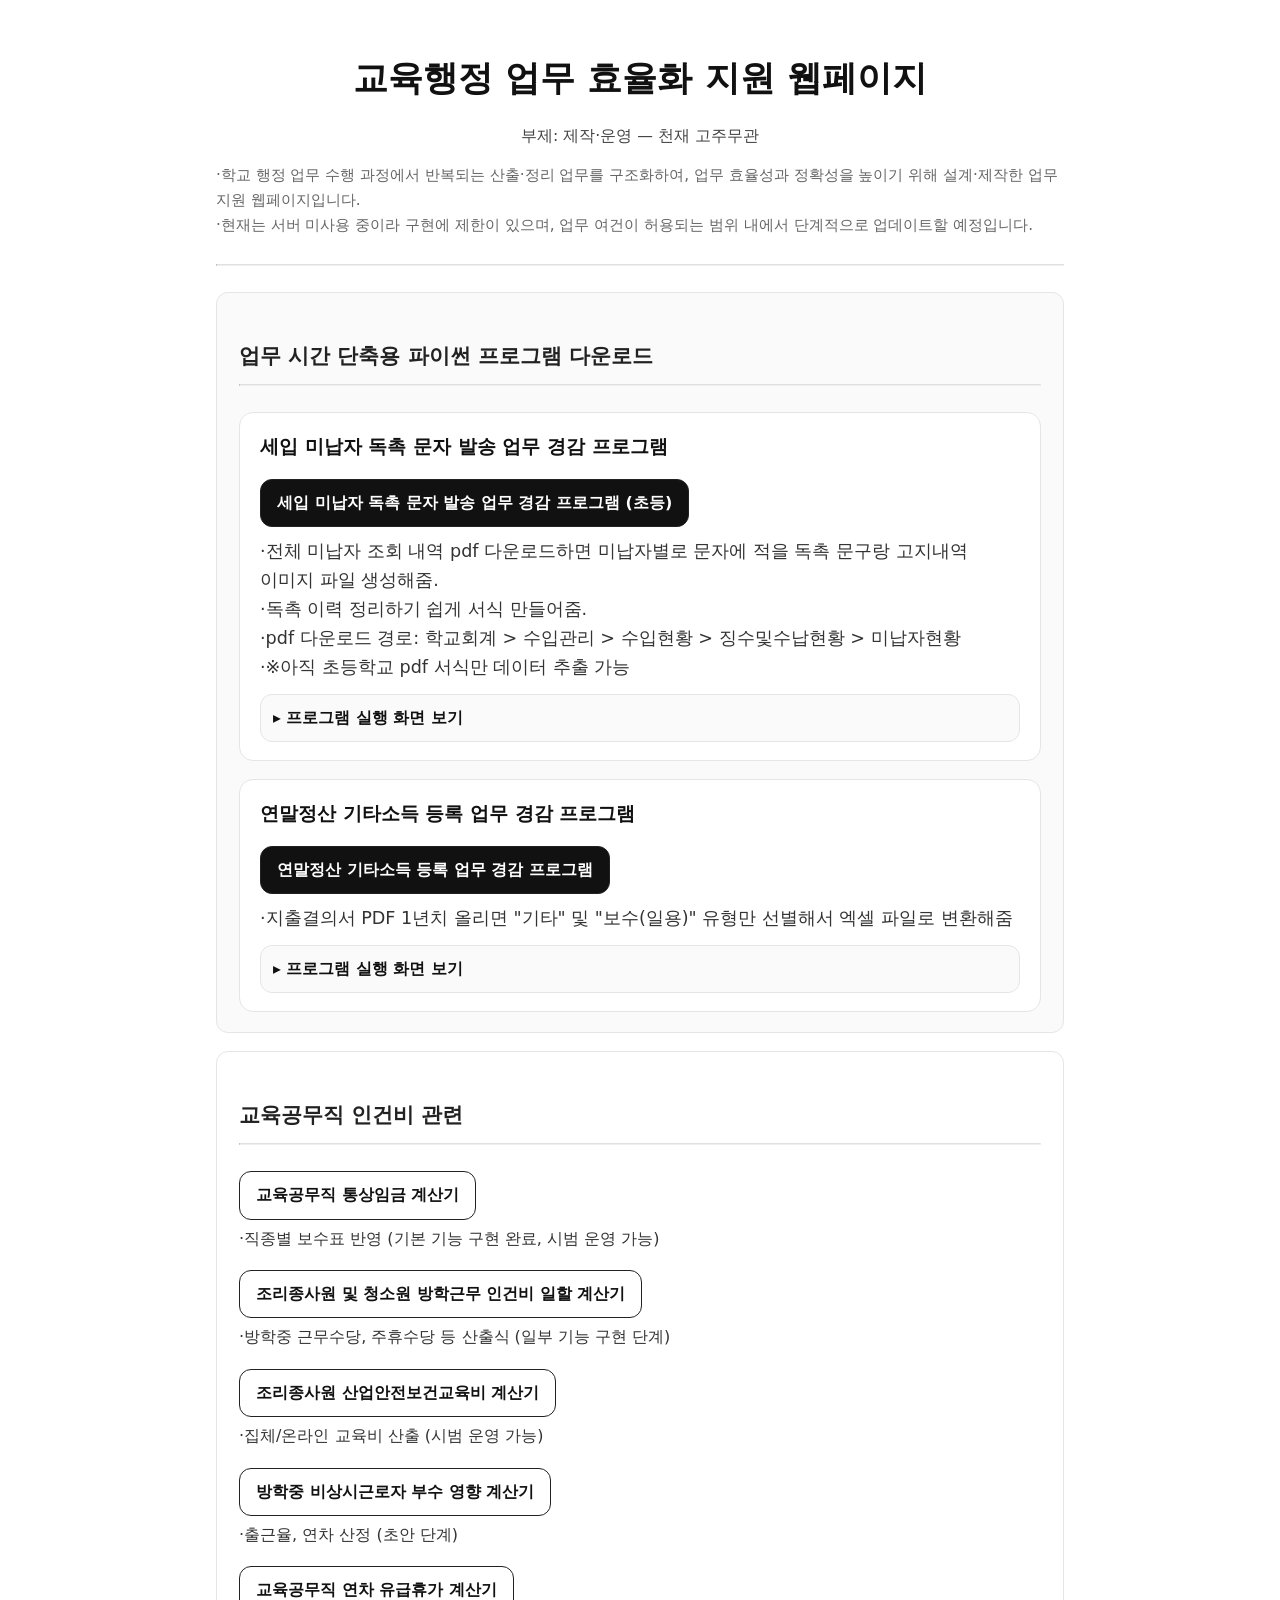
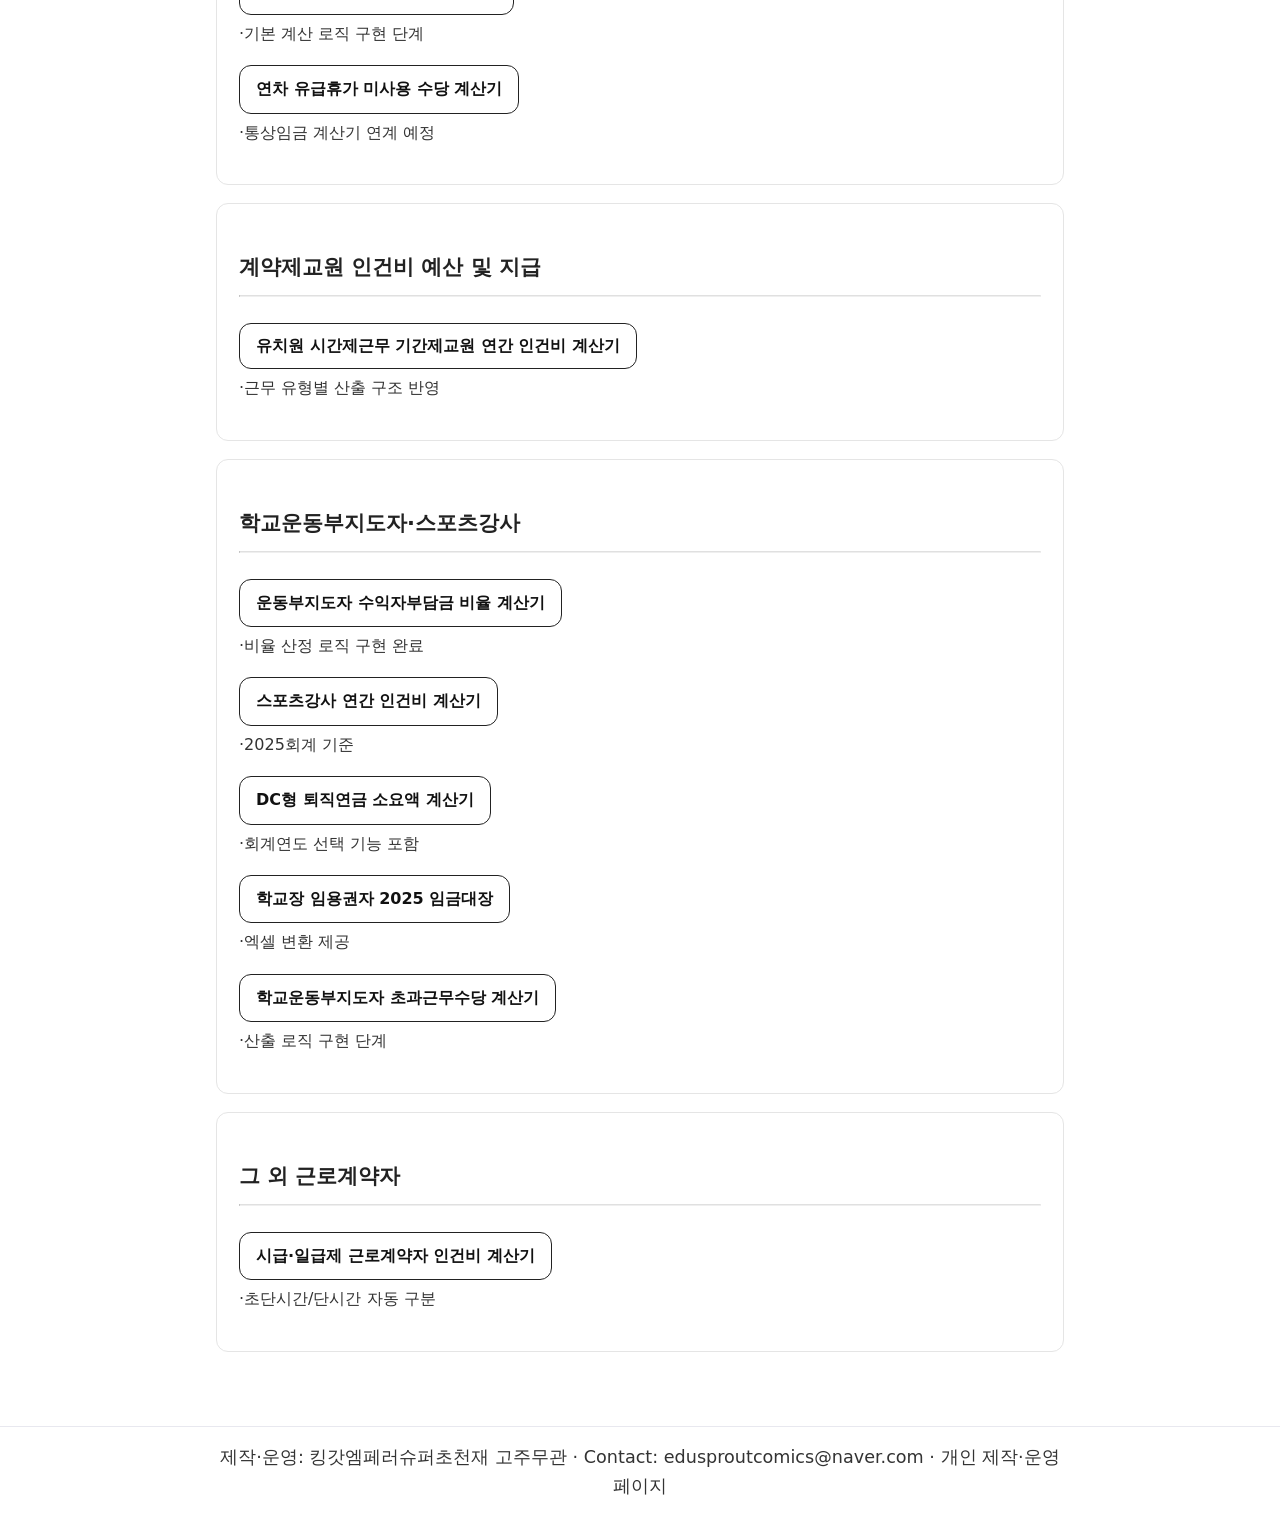
==== index.html @ 9e647b63 "Add files via upload" ====
<!doctype html>
<html lang="ko">
<head>
  <meta charset="utf-8" />
  <meta name="viewport" content="width=device-width, initial-scale=1" />
  <meta name="color-scheme" content="light" />
  <title>교육행정 업무 효율화 지원 웹페이지</title>

  <link rel="icon" href="/static/favicon.ico" />
  <link rel="stylesheet" href="/static/style.css" />
</head>

<body>
<main class="container">

  <h1>교육행정 업무 효율화 지원 웹페이지</h1>
  <p class="subtitle">부제: 제작·운영 — 천재 고주무관</p>

  <p class="muted">
    ·학교 행정 업무 수행 과정에서 반복되는 산출·정리 업무를 구조화하여, 업무 효율성과 정확성을 높이기 위해 설계·제작한 업무 지원 웹페이지입니다.<br/>
    ·현재는 서버 미사용 중이라 구현에 제한이 있으며, 업무 여건이 허용되는 범위 내에서 단계적으로 업데이트할 예정입니다.<br/>
  </p>

  <hr/>

  <!-- ========================= 다운로드 섹션 ========================= -->
  <section class="section dl-section">
    <h2 class="local-h2">업무 시간 단축용 파이썬 프로그램 다운로드</h2>
    <hr/>

    <div class="tool-grid">

      <!-- 카드 1 : 미납자 자동 생성 -->
      <article class="tool-card">
        <header class="tool-head">
          <h3 class="tool-title">
            세입 미납자 독촉 문자 발송 업무 경감 프로그램
          </h3>
        </header>

        <a class="btn primary tool-btn" id="downloadUnpaid" href="#" download>
          세입 미납자 독촉 문자 발송 업무 경감 프로그램 (초등)
        </a>

        <div class="tool-body">
          <ul class="tool-list">
            ·전체 미납자 조회 내역 pdf 다운로드하면 미납자별로 문자에 적을 독촉 문구랑 고지내역 이미지 파일 생성해줌.<br/>
            ·독촉 이력 정리하기 쉽게 서식 만들어줌.<br/>
            ·pdf 다운로드 경로: 학교회계 > 수입관리 > 수입현황 > 징수및수납현황 > 미납자현황<br/>
            ·※아직 초등학교 pdf 서식만 데이터 추출 가능 <br/>
          </ul>

          <!-- 실행 화면 접기/펼치기 -->
          <details class="shot-details">
            <summary class="shot-summary">프로그램 실행 화면 보기</summary>
            <figure class="tool-shot">
              <img
                src="/static/program_unpaid_tool_02.jpg"
                alt="미납자 현황 PDF → 미납자 명단 및 고지서 자동 생성 프로그램 실행 화면"
                class="tool-thumb"
                loading="lazy"
              /> <br/>
              <img
                src="/static/program_unpaid_tool_03.jpg"
                alt="엑셀 문구 생성 화면"
                class="tool-thumb"
                loading="lazy"
              /> <br/>
              <img
                src="/static/program_unpaid_tool_04.jpg"
                alt="미납 고지서 png 생성 화면"
                class="tool-thumb"
                loading="lazy"
              /> <br/>
            </figure>
          </details>
        </div>
      </article>

      <!-- 카드 2 : 기타소득 PDF → 엑셀 -->
      <article class="tool-card">
        <header class="tool-head">
          <h3 class="tool-title">
            연말정산 기타소득 등록 업무 경감 프로그램
          </h3>
        </header>

        <a class="btn primary tool-btn" id="downloadExpense" href="#" download>
          연말정산 기타소득 등록 업무 경감 프로그램
        </a>

        <div class="tool-body">
          <ul class="tool-list">
            ·지출결의서 PDF 1년치 올리면 "기타" 및 "보수(일용)" 유형만 선별해서 엑셀 파일로 변환해줌<br/>
          </ul>

          <!-- 실행 화면 접기/펼치기 -->
          <details class="shot-details">
            <summary class="shot-summary">프로그램 실행 화면 보기</summary>
            <figure class="tool-shot">
              <img
                src="/static/program_pdf_to_excel_01.jpg"
                alt="지출결의서 PDF → 엑셀 변환 프로그램 실행 화면"
                class="tool-thumb"
                loading="lazy"
              />
            </figure>
          </details>
        </div>
      </article>

    </div>

    <script>
      const UNPAID_URL =
        "https://github.com/comicshaey/filedownloadhaey/releases/download/pdf-to-png/unpaid_tool.exe";

      const EXPENSE_URL =
        "https://github.com/comicshaey/filedownloadhaey/releases/download/pdf-to-excel/expense_pdf_to_excel_data_v260117.exe.exe";

      window.addEventListener("DOMContentLoaded", () => {
        const unpaid = document.getElementById("downloadUnpaid");
        const expense = document.getElementById("downloadExpense");

        if (unpaid) unpaid.href = UNPAID_URL;
        if (expense) expense.href = EXPENSE_URL;
      });
    </script>
  </section>

  <!-- ========================= 본문 섹션들 ========================= -->

  <section class="section">
    <h2 class="local-h2">교육공무직 인건비 관련</h2>
    <hr/>

    <div>
      <a class="btn" href="/ordinary-wage/">교육공무직 통상임금 계산기</a>
      <div class="btn-desc">·직종별 보수표 반영 (기본 기능 구현 완료, 시범 운영 가능)</div>
    </div>

    <div>
      <a class="btn" href="/vacation-weekly-holiday-wage/">조리종사원 및 청소원 방학근무 인건비 일할 계산기</a>
      <div class="btn-desc">·방학중 근무수당, 주휴수당 등 산출식 (일부 기능 구현 단계)</div>
    </div>

    <div>
      <a class="btn" href="/cook-industrial-safety-education-pay/">조리종사원 산업안전보건교육비 계산기</a>
      <div class="btn-desc">·집체/온라인 교육비 산출 (시범 운영 가능)</div>
    </div>

    <div>
      <a class="btn" href="/effect-of-working-during-vacation/">방학중 비상시근로자 부수 영향 계산기</a>
      <div class="btn-desc">·출근율, 연차 산정 (초안 단계)</div>
    </div>

    <div>
      <a class="btn" href="/annual-leave/">교육공무직 연차 유급휴가 계산기</a>
      <div class="btn-desc">·기본 계산 로직 구현 단계</div>
    </div>

    <div>
      <a class="btn" href="/annual-leave-pay/">연차 유급휴가 미사용 수당 계산기</a>
      <div class="btn-desc">·통상임금 계산기 연계 예정</div>
    </div>
  </section>

  <section class="section">
    <h2 class="local-h2">계약제교원 인건비 예산 및 지급</h2>
    <hr/>
    <a class="btn" href="/preschool-parttime-contract-teacher/">
      유치원 시간제근무 기간제교원 연간 인건비 계산기
    </a>
    <div class="btn-desc">·근무 유형별 산출 구조 반영</div>
  </section>

  <section class="section">
    <h2 class="local-h2">학교운동부지도자·스포츠강사</h2>
    <hr/>

    <div>
      <a class="btn" href="/user-fee-ratio/">운동부지도자 수익자부담금 비율 계산기</a>
      <div class="btn-desc">·비율 산정 로직 구현 완료</div>
    </div>

    <div>
      <a class="btn" href="/sports-contract-teacher-budget-calculator/">스포츠강사 연간 인건비 계산기</a>
      <div class="btn-desc">·2025회계 기준</div>
    </div>

    <div>
      <a class="btn" href="/dc-retirement/">DC형 퇴직연금 소요액 계산기</a>
      <div class="btn-desc">·회계연도 선택 기능 포함</div>
    </div>

    <div>
      <a class="btn" href="/wage-ledger-2025/">학교장 임용권자 2025 임금대장</a>
      <div class="btn-desc">·엑셀 변환 제공</div>
    </div>

    <div>
      <a class="btn" href="/coach-ot/">학교운동부지도자 초과근무수당 계산기</a>
      <div class="btn-desc">·산출 로직 구현 단계</div>
    </div>
  </section>

  <section class="section">
    <h2 class="local-h2">그 외 근로계약자</h2>
    <hr/>
    <div>
      <a class="btn" href="/parttime-wage-calculator/">시급·일급제 근로계약자 인건비 계산기</a>
      <div class="btn-desc">·초단시간/단시간 자동 구분</div>
    </div>
  </section>

</main>

<footer class="site-footer">
  <div class="shell" style="text-align:center;">
    제작·운영: 킹갓엠페러슈퍼초천재 고주무관 · Contact: edusproutcomics@naver.com · 개인 제작·운영 페이지
  </div>
</footer>

<script src="/static/disable-copy.js"></script>
<script src="/static/global-loader.js?v=1"></script>
</body>
</html>
---- static/style.css ----
/* 251204목 공통 스타일 */

/* 박스 모델 통일 */
* {
  box-sizing: border-box;
}

/* =============================
   기본 타이포 & 반응형 글자 크기
   ============================= */
html {
  font-size: 16px; /* PC 기본 rem 기준 */
}

@media (max-width: 600px) {
  html {
    font-size: 15px; /* 모바일은 전체 스케일 자연스럽게 감소 */
  }
}

body {
  margin: 0;
  padding: 0;
  background: #fff;
  color: #111;
  font-family: system-ui, -apple-system, "Segoe UI", Roboto, "Helvetica Neue",
    Arial, "Apple SD Gothic Neo", "Noto Sans KR", "맑은 고딕", sans-serif;
  line-height: 1.5;
  word-break: keep-all;
}

/* 링크 기본 */
a {
  text-decoration: none;
  color: inherit;
}

/* =============================
   전역 헤딩 계층
   ============================= */

/* 페이지 제목: 사이트 전체에서 최우선 */
body h1 {
  font-size: 2.2rem;
  margin: 28px 0 18px;
  text-align: center !important;
  color: #111;
  font-weight: 700;
}

/* 큰 섹션 제목 */
body h2 {
  font-size: 1.6rem;
  margin: 28px 0 12px;
  color: #222;
  font-weight: 700;
}

/* 중간 소제목 */
body h3 {
  font-size: 1.4rem;
  margin: 20px 0 10px;
  color: #222;
  font-weight: 600;
}

/* 소단락 제목 */
body h4 {
  font-size: 1.2rem;
  margin: 16px 0 8px;
  color: #333;
  font-weight: 600;
}

/* =============================
   본문 텍스트
   ============================= */

body p,
body li,
body div,
body span {
  font-size: 1.1rem;
  line-height: 1.65;
  color: #333;
}

body p {
  margin: 14px 0;
}

body li {
  margin: 4px 0;
  line-height: 1.55;
}

ul, ol {
  margin: 12px 0 18px;
  padding-left: 22px;
}

body .muted {
  font-size: 0.95rem;
  color: #666;
}

/* =============================
   예외 클래스(local-*)
   ============================= */

.local-h2 { font-size: 1.3rem !important; }
.local-h3 { font-size: 1.1rem !important; }
.local-large { font-size: 1.2rem !important; }
.local-small { font-size: 0.9rem !important; }
.local-tight { margin-bottom: 6px !important; }
.local-accent { color: #0051a8 !important; }

/* =============================
   레이아웃 공통
   ============================= */

.shell {
  max-width: 880px;
  margin: 0 auto;
}

/* main에 컨테이너 역할(폭/패딩)을 주지 않음: .container에서 관리 */
main {
  margin: 0 auto;
}

.sub {
  margin: 0.25rem 0 0;
  font-size: 1rem;
  color: #555;
}

/* 상단 헤더 */
.site-header {
  background: #fff;
  border-bottom: 1px solid #e8e8ef;
}

.site-header .shell {
  padding: 16px;
}

/* 섹션 카드 */
.section {
  border: 1px solid #e5e5e5;
  border-radius: 12px;
  padding: 20px 22px;
  margin: 18px 0;
  background: #fff;
}

/* 내부 카드 */
.card {
  border: 1px solid #e5e5e5;
  border-radius: 10px;
  padding: 14px 16px;
  margin: 14px 0;
  background: #fafafa;
}

/* =============================
   레이아웃 유틸
   ============================= */

.row {
  display: flex;
  align-items: center;
  gap: 8px;
}

.row.between { justify-content: space-between; }
.row.gap { gap: 10px; }

.grid {
  display: grid;
  gap: 12px;
}

.grid.two { grid-template-columns: repeat(auto-fit, minmax(220px, 1fr)); }
.grid.three { grid-template-columns: repeat(auto-fit, minmax(210px, 1fr)); }

@media (max-width: 640px) {
  .row { flex-wrap: wrap; align-items: flex-start; }
  .grid.two, .grid.three { grid-template-columns: 1fr; }
}

/* =============================
   버튼 스타일
   ============================= */

.btn {
  display: inline-block;
  padding: 10px 16px;
  border-radius: 12px;
  border: 1px solid #222;
  font-weight: 600;
  font-size: 1rem;
  color: #111;
  background: #fff;
  cursor: pointer;
}

.btn + .btn { margin-left: 10px; }
.btn:hover { background: #f3f4f6; }

.btn.primary { background: #111; color: #fff; }
.btn.primary:hover { background: #000; }

.btn.ghost { background: #f9fafb; border-color: #d4d4d8; }
.btn.ghost:hover { background: #eef2ff; }

.btn-desc {
  font-size: 1rem;
  margin: 6px 0 18px;
  color: #333;
}

.btn-lightgrey {
  padding: 8px 14px;
  border-radius: 10px;
  background: #f3f4f6;
  border: 1px solid #d4d4d8;
}

/* 메인으로 돌아가기 */
.home-link-wrap {
  max-width: 880px;
  margin: 16px auto 0;
  padding: 0 16px;
  display: flex;
  justify-content: flex-start;
  gap: 8px;
  flex-wrap: wrap;
}

.btn-home {
  padding: 8px 16px;
  border: 1px solid #d1d5db;
  border-radius: 999px;
  background: #f9fafb;
  font-size: 1rem;
  white-space: nowrap;
}

.btn-home:hover {
  background: #eef2ff;
}

/* =============================
   푸터
   ============================= */

.site-footer {
  border-top: 1px solid #e8e8ef;
  margin-top: 32px;
  padding: 16px 0 20px;
  color: #444;
  font-size: 1rem;
}

.site-footer p { margin: 4px 0; }

/* =============================
   입력 UI
   ============================= */

input,
select,
button,
textarea {
  font: inherit;
}

input[type="text"],
input[type="number"],
input[type="time"],
input[type="date"],
select,
textarea {
  padding: 10px 12px;
  border: 1px solid #d9d9e3;
  border-radius: 12px;
  background: #f9fafb;
  outline: none;
  min-width: 0;
  box-shadow: 0 0 0 1px rgba(0, 0, 0, 0.02);
}

input:focus,
select:focus,
textarea:focus {
  border-color: #b4b4d0;
  box-shadow: 0 0 0 2px rgba(180, 180, 208, 0.25);
  background: #fff;
}

input:disabled,
select:disabled,
textarea:disabled {
  background: #f6f7fb;
  color: #888;
}

.numeric { text-align: right; }

/* =============================
   구분선(hr)
   ============================= */

hr {
  border-top: 1px solid #ddd;
  margin: 26px 0;
  opacity: 0.9;
}

body h2 + hr {
  margin-top: 10px !important;
}

/* =============================
   테이블 스타일
   ============================= */

.table-wrap,
.table-wrapper {
  width: 100%;
  max-width: 100%;
  overflow-x: auto;
  -webkit-overflow-scrolling: touch;
  margin: 12px 0;
  padding-bottom: 6px;
}

.table-wrap table,
.table-wrapper table {
  min-width: 800px;
  border-collapse: collapse;
}

.sheetlike {
  width: 100%;
  border-collapse: collapse;
  font-size: 1rem;
  background: #fff;
}

.sheetlike th,
.sheetlike td {
  border: 1px solid #e5e7eb;
  padding: 8px 10px;
}

.sheetlike th {
  background: #f9fafb;
  font-weight: 600;
}

/* =============================
   ↓↓↓ 요청사항 적용 부분 ↓↓↓
   simple-table 정렬
   ============================= */

.simple-table th {
  text-align: left;
}

.simple-table td {
  text-align: right;
  padding-right: 4px;
}

.note {
  margin-top: 8px;
  font-size: 1rem;
  color: #555;
}

/* =============================
   header/footer 레이아웃 통일
   ============================= */

.site-header .shell,
.site-footer .shell {
  max-width: 880px;
  margin: 0 auto;
  padding: 0 16px;
}

/* 모든 셀렉트 박스가 그리드 밖으로 넘치지 않도록 강제 */
.field select {
  max-width: 100%;
  width: 100%;
  box-sizing: border-box;
}

/* =========================================================
   index.html 전용(기존 인라인 스타일 제거 후 통합)
   ========================================================= */

/* main 컨테이너 */
.container {
  max-width: 880px;
  margin: 0 auto;
  padding: 24px 16px;
}

/* index 서브타이틀 */
.subtitle {
  margin: 0 0 12px;
  color: #444;
  font-size: 0.98rem;
  text-align: center;
}

/* 다운로드 섹션 약간 강조 */
.dl-section {
  background: #fafafa;
}

/* 다운로드 섹션 설명(간격만) */
.dl-desc {
  margin: 0 0 10px;
}

/* 다운로드 섹션 - 프로그램 스크린샷 */
.dl-shot{
  margin: 14px 0 0;
  padding: 12px;
  border: 1px solid #e5e5e5;
  border-radius: 12px;
  background: #fff;
}

.dl-shot img{
  display: block;
  width: 100%;
  height: auto;
  border-radius: 10px;
}

/* 캡션: 이미지 위 배치 기준 */
.dl-caption{
  margin: 0 0 8px;
  font-size: 0.95rem;
  color: #666;
}

/* =================================================
   업무 경감 프로그램 카드형 UI
   ================================================= */

.tool-grid {
  display: grid;
  gap: 18px;
}

.tool-card {
  border: 1px solid #e5e5e5;
  border-radius: 14px;
  padding: 18px 20px;
  background: #fff;
}

.tool-head { margin-bottom: 10px; }

.tool-title {
  font-size: 1.2rem;
  font-weight: 700;
  margin: 0 0 4px;
  color: #111;
}

.tool-sub {
  font-size: 0.95rem;
  color: #555;
  margin: 0;
}

.tool-body { margin-top: 10px; }

.tool-list {
  margin: 0 0 12px;
  padding-left: 0;
  list-style: none;
}

.tool-list li {
  font-size: 0.95rem;
  color: #333;
  margin: 4px 0;
}

.tool-btn { margin-top: 6px; }

.tool-shot {
  margin-top: 14px;
  padding: 10px;
  border-radius: 12px;
  background: #fafafa;
  border: 1px solid #e5e5e5;
}

.tool-caption {
  margin: 0 0 8px;
  font-size: 0.9rem;
  color: #666;
}

.tool-shot img {
  width: 100%;
  height: auto;
  border-radius: 10px;
  display: block;
}

@media (max-width: 640px) {
  .tool-card { padding: 16px; }
}


/* ===============================
   이미지 오버플로우 강제 방지
   =============================== */

/* 카드/섹션 내부에서 넘침 차단 */
.section,
.tool-card,
.tool-shot {
  overflow-x: hidden;
}

/* 스크린샷 래퍼 패딩 제거 */
.tool-shot {
  padding: 0;
  margin-top: 14px;
  border-radius: 12px;
  background: #fafafa;
  border: 1px solid #e5e5e5;
}

/* 이미지: 절대 안 넘치게 */
.tool-shot img {
  display: block;
  width: 100%;
  max-width: 100%;
  height: auto;
  border-radius: 10px;
}

/* 모바일에서 혹시 모를 계산 오차 추가 차단 */
@media (max-width: 640px) {
  .tool-shot img {
    width: 100%;
    max-width: 100vw;
  }
}

/* 썸네일 */
.tool-thumb {
  display: block;
  width: 100%;
  max-width: 100%;
  height: auto;
  border-radius: 10px;
  cursor: zoom-in;
}

/* 모달 */
.img-modal {
  display: none;
  position: fixed;
  inset: 0;
  z-index: 9999;
}

.img-modal-backdrop {
  position: absolute;
  inset: 0;
  background: rgba(0, 0, 0, 0.65);
}

.img-modal-stage {
  position: absolute;
  inset: 0;
  overflow: hidden;
  touch-action: none; /* 핀치/드래그 제어를 JS에서 수행 */
}

.img-modal-content {
  position: absolute;
  top: 50%;
  left: 50%;
  max-width: 92vw;
  max-height: 92vh;
  transform: translate(0px, 0px) scale(1);
  transform-origin: center center;
  translate: -50% -50%;
  border-radius: 12px;
  background: #fff;
  cursor: zoom-out;
  will-change: transform;
}

.img-modal-close {
  position: absolute;
  top: 14px;
  right: 14px;
  width: 40px;
  height: 40px;
  border-radius: 999px;
  border: 1px solid rgba(255,255,255,0.35);
  background: rgba(0,0,0,0.45);
  color: #fff;
  font-size: 28px;
  line-height: 36px;
  cursor: pointer;
}

.img-modal-hint {
  position: absolute;
  left: 50%;
  bottom: 14px;
  transform: translateX(-50%);
  padding: 6px 10px;
  border-radius: 999px;
  background: rgba(0,0,0,0.45);
  color: #fff;
  font-size: 0.9rem;
}

/* ===============================
   실행화면 접기/펼치기
   =============================== */

.shot-details {
  margin-top: 12px;
  border: 1px solid #e5e5e5;
  border-radius: 12px;
  background: #fafafa;
  padding: 10px 12px;
}

/* summary 기본 화살표는 유지해도 되고, 커스텀도 가능 */
.shot-summary {
  cursor: pointer;
  font-weight: 700;
  color: #111;
  font-size: 0.98rem;
  list-style: none;
}

/* 크롬/사파리 기본 마커 숨기고 싶으면 사용 */
.shot-summary::-webkit-details-marker {
  display: none;
}

.shot-summary::before {
  content: "▸ ";
}

.shot-details[open] .shot-summary::before {
  content: "▾ ";
}

.shot-summary:hover {
  text-decoration: underline;
}

/* 펼쳤을 때 내부 여백 */
.shot-details[open] .tool-shot {
  margin-top: 10px;
}

/* figure 기본 여백 제거 */
.tool-shot {
  margin: 0;
  padding: 0;
  border: 0;
  background: transparent;
}
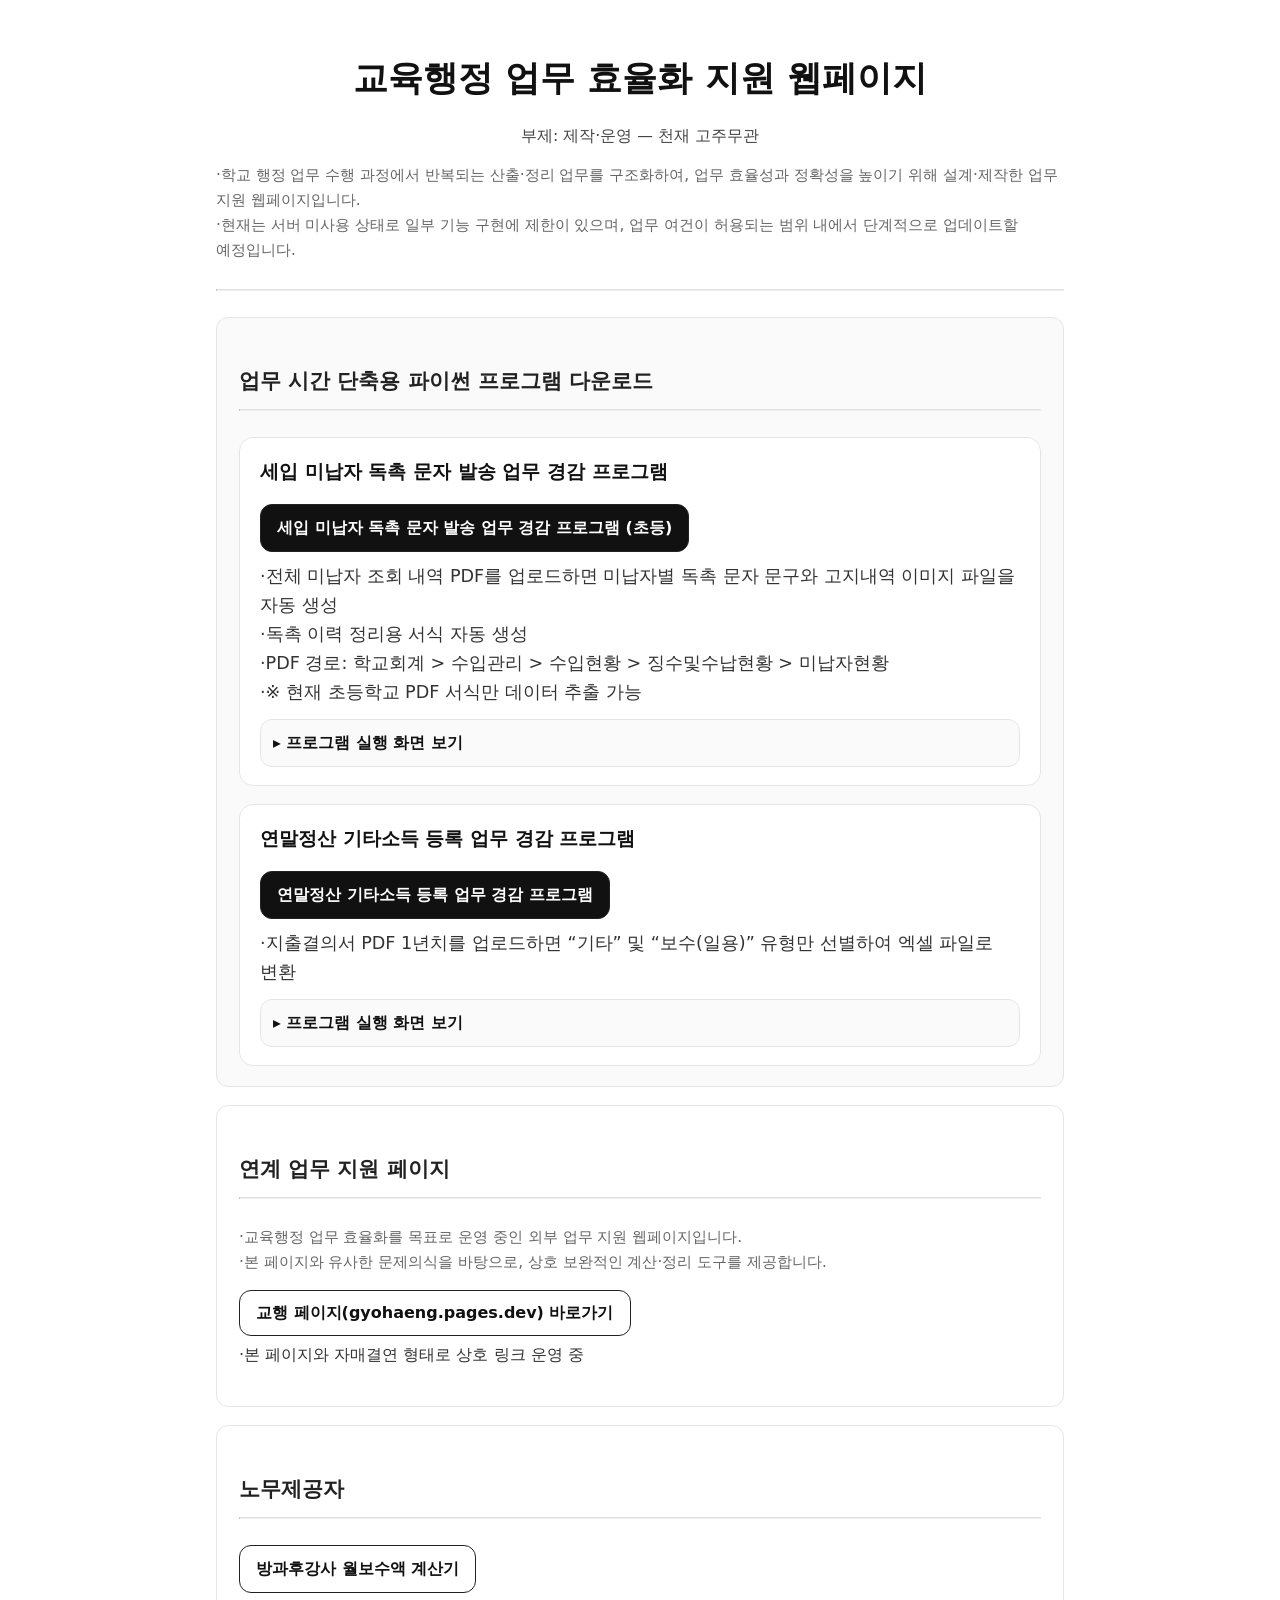
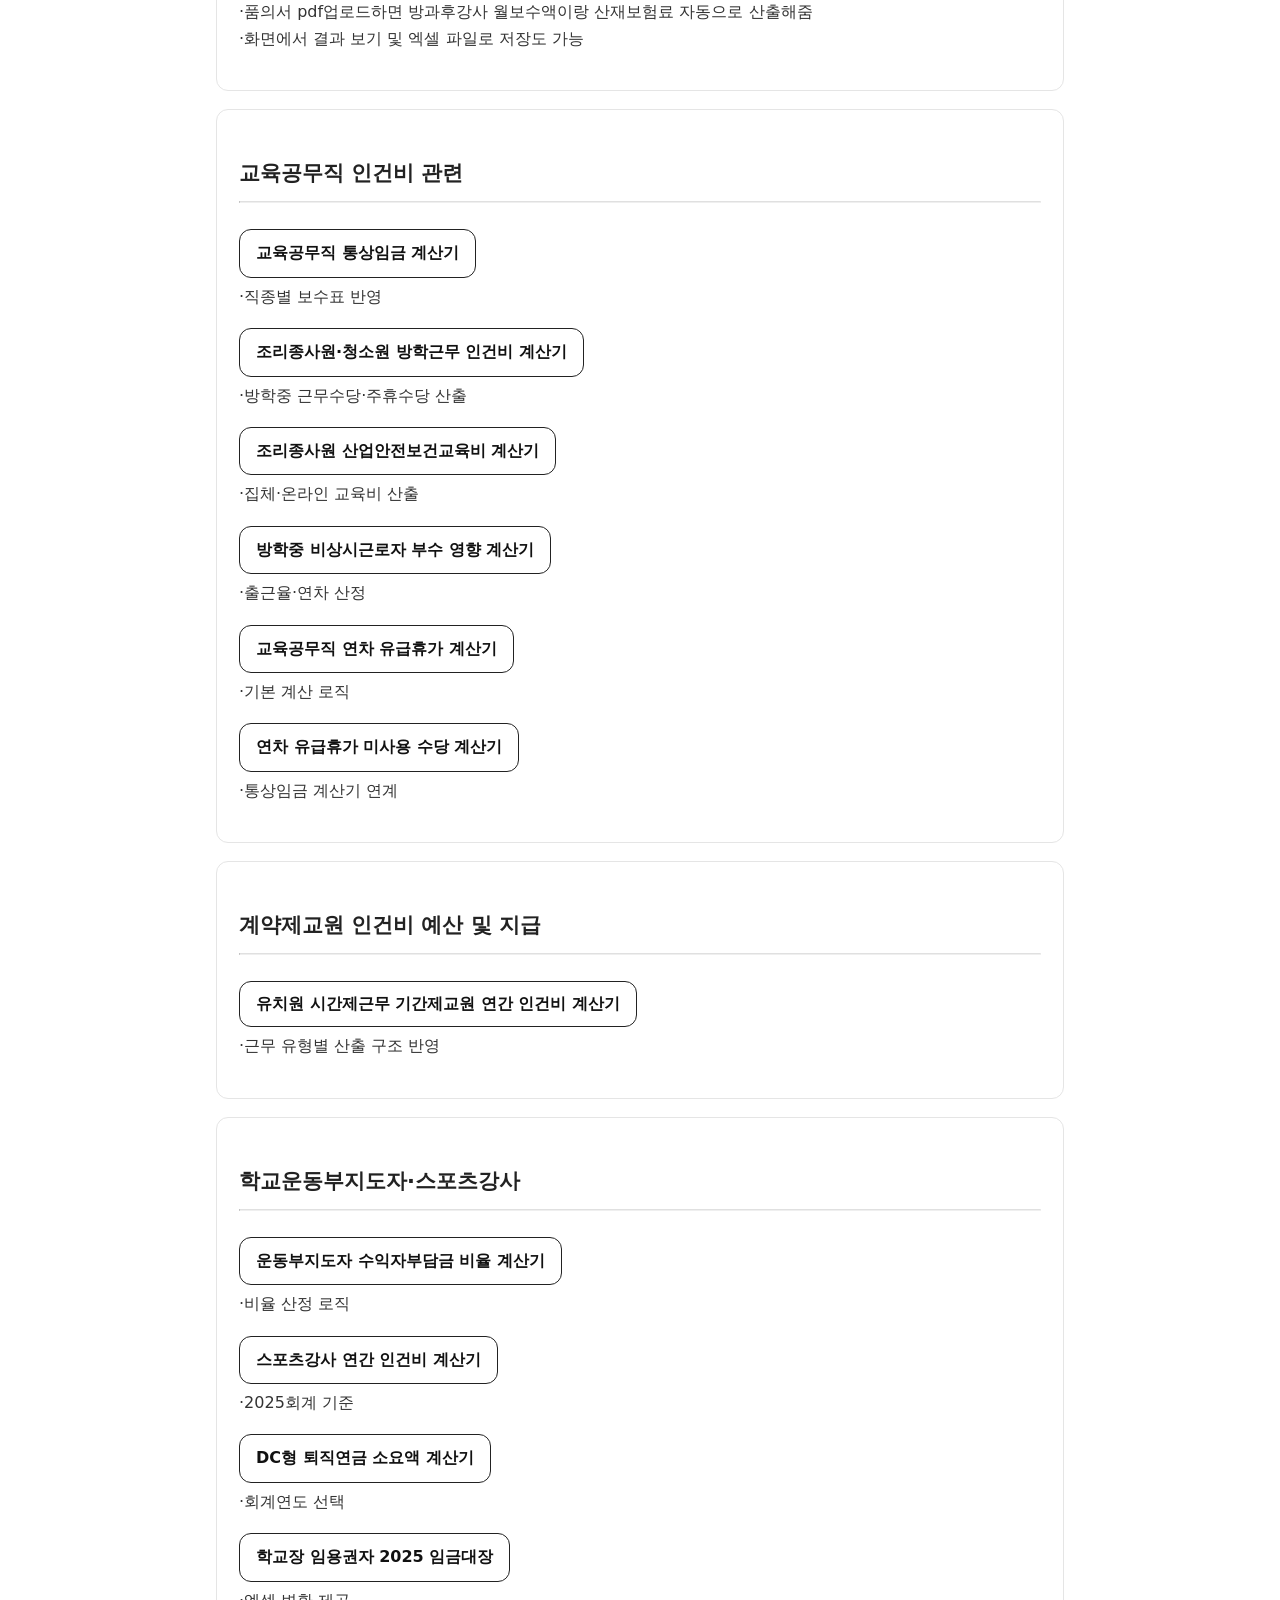
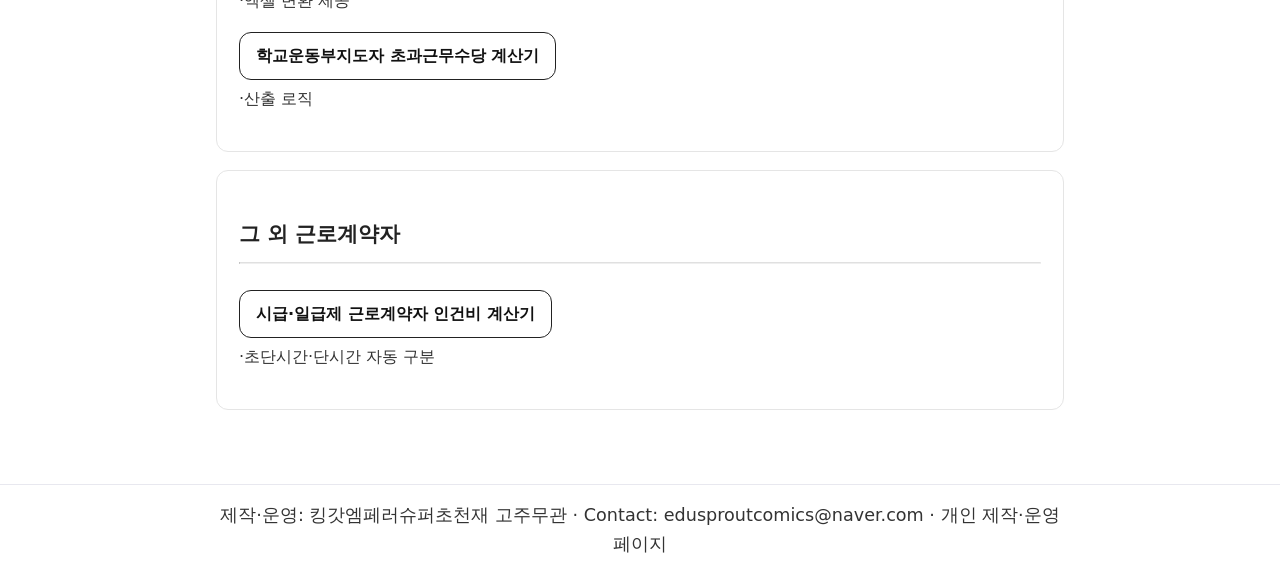
==== commit 0d747f7b: "index.html 업데이트" ====
--- a/index.html
+++ b/index.html
@@ -18,7 +18,7 @@
 
   <p class="muted">
     ·학교 행정 업무 수행 과정에서 반복되는 산출·정리 업무를 구조화하여, 업무 효율성과 정확성을 높이기 위해 설계·제작한 업무 지원 웹페이지입니다.<br/>
-    ·현재는 서버 미사용 중이라 구현에 제한이 있으며, 업무 여건이 허용되는 범위 내에서 단계적으로 업데이트할 예정입니다.<br/>
+    ·현재는 서버 미사용 상태로 일부 기능 구현에 제한이 있으며, 업무 여건이 허용되는 범위 내에서 단계적으로 업데이트할 예정입니다.<br/>
   </p>
 
   <hr/>
@@ -30,12 +30,10 @@
 
     <div class="tool-grid">
 
-      <!-- 카드 1 : 미납자 자동 생성 -->
+      <!-- 카드 1 : 세입 미납자 독촉 -->
       <article class="tool-card">
         <header class="tool-head">
-          <h3 class="tool-title">
-            세입 미납자 독촉 문자 발송 업무 경감 프로그램
-          </h3>
+          <h3 class="tool-title">세입 미납자 독촉 문자 발송 업무 경감 프로그램</h3>
         </header>
 
         <a class="btn primary tool-btn" id="downloadUnpaid" href="#" download>
@@ -44,45 +42,27 @@
 
         <div class="tool-body">
           <ul class="tool-list">
-            ·전체 미납자 조회 내역 pdf 다운로드하면 미납자별로 문자에 적을 독촉 문구랑 고지내역 이미지 파일 생성해줌.<br/>
-            ·독촉 이력 정리하기 쉽게 서식 만들어줌.<br/>
-            ·pdf 다운로드 경로: 학교회계 > 수입관리 > 수입현황 > 징수및수납현황 > 미납자현황<br/>
-            ·※아직 초등학교 pdf 서식만 데이터 추출 가능 <br/>
+            ·전체 미납자 조회 내역 PDF를 업로드하면 미납자별 독촉 문자 문구와 고지내역 이미지 파일을 자동 생성<br/>
+            ·독촉 이력 정리용 서식 자동 생성<br/>
+            ·PDF 경로: 학교회계 &gt; 수입관리 &gt; 수입현황 &gt; 징수및수납현황 &gt; 미납자현황<br/>
+            ·※ 현재 초등학교 PDF 서식만 데이터 추출 가능<br/>
           </ul>
 
-          <!-- 실행 화면 접기/펼치기 -->
           <details class="shot-details">
             <summary class="shot-summary">프로그램 실행 화면 보기</summary>
             <figure class="tool-shot">
-              <img
-                src="/static/program_unpaid_tool_02.jpg"
-                alt="미납자 현황 PDF → 미납자 명단 및 고지서 자동 생성 프로그램 실행 화면"
-                class="tool-thumb"
-                loading="lazy"
-              /> <br/>
-              <img
-                src="/static/program_unpaid_tool_03.jpg"
-                alt="엑셀 문구 생성 화면"
-                class="tool-thumb"
-                loading="lazy"
-              /> <br/>
-              <img
-                src="/static/program_unpaid_tool_04.jpg"
-                alt="미납 고지서 png 생성 화면"
-                class="tool-thumb"
-                loading="lazy"
-              /> <br/>
+              <img src="/static/program_unpaid_tool_02.jpg" alt="미납자 독촉 문자 생성 화면" class="tool-thumb" loading="lazy" /><br/>
+              <img src="/static/program_unpaid_tool_03.jpg" alt="엑셀 문구 생성 화면" class="tool-thumb" loading="lazy" /><br/>
+              <img src="/static/program_unpaid_tool_04.jpg" alt="미납 고지서 이미지 생성 화면" class="tool-thumb" loading="lazy" />
             </figure>
           </details>
         </div>
       </article>
 
-      <!-- 카드 2 : 기타소득 PDF → 엑셀 -->
+      <!-- 카드 2 : 기타소득 -->
       <article class="tool-card">
         <header class="tool-head">
-          <h3 class="tool-title">
-            연말정산 기타소득 등록 업무 경감 프로그램
-          </h3>
+          <h3 class="tool-title">연말정산 기타소득 등록 업무 경감 프로그램</h3>
         </header>
 
         <a class="btn primary tool-btn" id="downloadExpense" href="#" download>
@@ -91,19 +71,13 @@
 
         <div class="tool-body">
           <ul class="tool-list">
-            ·지출결의서 PDF 1년치 올리면 "기타" 및 "보수(일용)" 유형만 선별해서 엑셀 파일로 변환해줌<br/>
+            ·지출결의서 PDF 1년치를 업로드하면 “기타” 및 “보수(일용)” 유형만 선별하여 엑셀 파일로 변환<br/>
           </ul>
 
-          <!-- 실행 화면 접기/펼치기 -->
           <details class="shot-details">
             <summary class="shot-summary">프로그램 실행 화면 보기</summary>
             <figure class="tool-shot">
-              <img
-                src="/static/program_pdf_to_excel_01.jpg"
-                alt="지출결의서 PDF → 엑셀 변환 프로그램 실행 화면"
-                class="tool-thumb"
-                loading="lazy"
-              />
+              <img src="/static/program_pdf_to_excel_01.jpg" alt="기타소득 PDF 엑셀 변환 실행 화면" class="tool-thumb" loading="lazy" />
             </figure>
           </details>
         </div>
@@ -121,14 +95,56 @@
       window.addEventListener("DOMContentLoaded", () => {
         const unpaid = document.getElementById("downloadUnpaid");
         const expense = document.getElementById("downloadExpense");
-
         if (unpaid) unpaid.href = UNPAID_URL;
         if (expense) expense.href = EXPENSE_URL;
       });
     </script>
   </section>
 
-  <!-- ========================= 본문 섹션들 ========================= -->
+  <!-- ========================= 자매 사이트 ========================= -->
+  <section class="section">
+    <h2 class="local-h2">연계 업무 지원 페이지</h2>
+    <hr/>
+
+    <p class="muted">
+      ·교육행정 업무 효율화를 목표로 운영 중인 외부 업무 지원 웹페이지입니다.<br/>
+      ·본 페이지와 유사한 문제의식을 바탕으로, 상호 보완적인 계산·정리 도구를 제공합니다.
+    </p>
+
+    <a
+      class="btn"
+      href="https://gyohaeng.pages.dev"
+      target="_blank"
+      rel="noopener noreferrer"
+    >
+      교행 페이지(gyohaeng.pages.dev) 바로가기
+    </a>
+
+    <div class="btn-desc">
+      ·본 페이지와 자매결연 형태로 상호 링크 운영 중
+    </div>
+  </section>
+
+  <!-- ========================= 본문 계산기 섹션 ========================= -->
+
+
+<!-- ========================= 본문 계산기 섹션 ========================= -->
+
+<!-- [추가] 노무제공자 섹션 (교육공무직 섹션 위에 배치) -->
+<section class="section">
+  <h2 class="local-h2">노무제공자</h2>
+  <hr/>
+
+  <div>
+    <a class="btn" href="/after-school-monthly-wage/">방과후강사 월보수액 계산기</a>
+    <div class="btn-desc">
+      ·품의서 pdf업로드하면 방과후강사 월보수액이랑 산재보험료 자동으로 산출해줌<br/>
+      ·화면에서 결과 보기 및 엑셀 파일로 저장도 가능
+    </div>
+  </div>
+</section>
+
+
 
   <section class="section">
     <h2 class="local-h2">교육공무직 인건비 관련</h2>
@@ -136,32 +152,32 @@
 
     <div>
       <a class="btn" href="/ordinary-wage/">교육공무직 통상임금 계산기</a>
-      <div class="btn-desc">·직종별 보수표 반영 (기본 기능 구현 완료, 시범 운영 가능)</div>
-    </div>
-
-    <div>
-      <a class="btn" href="/vacation-weekly-holiday-wage/">조리종사원 및 청소원 방학근무 인건비 일할 계산기</a>
-      <div class="btn-desc">·방학중 근무수당, 주휴수당 등 산출식 (일부 기능 구현 단계)</div>
+      <div class="btn-desc">·직종별 보수표 반영</div>
+    </div>
+
+    <div>
+      <a class="btn" href="/vacation-weekly-holiday-wage/">조리종사원·청소원 방학근무 인건비 계산기</a>
+      <div class="btn-desc">·방학중 근무수당·주휴수당 산출</div>
     </div>
 
     <div>
       <a class="btn" href="/cook-industrial-safety-education-pay/">조리종사원 산업안전보건교육비 계산기</a>
-      <div class="btn-desc">·집체/온라인 교육비 산출 (시범 운영 가능)</div>
+      <div class="btn-desc">·집체·온라인 교육비 산출</div>
     </div>
 
     <div>
       <a class="btn" href="/effect-of-working-during-vacation/">방학중 비상시근로자 부수 영향 계산기</a>
-      <div class="btn-desc">·출근율, 연차 산정 (초안 단계)</div>
+      <div class="btn-desc">·출근율·연차 산정</div>
     </div>
 
     <div>
       <a class="btn" href="/annual-leave/">교육공무직 연차 유급휴가 계산기</a>
-      <div class="btn-desc">·기본 계산 로직 구현 단계</div>
+      <div class="btn-desc">·기본 계산 로직</div>
     </div>
 
     <div>
       <a class="btn" href="/annual-leave-pay/">연차 유급휴가 미사용 수당 계산기</a>
-      <div class="btn-desc">·통상임금 계산기 연계 예정</div>
+      <div class="btn-desc">·통상임금 계산기 연계</div>
     </div>
   </section>
 
@@ -180,7 +196,7 @@
 
     <div>
       <a class="btn" href="/user-fee-ratio/">운동부지도자 수익자부담금 비율 계산기</a>
-      <div class="btn-desc">·비율 산정 로직 구현 완료</div>
+      <div class="btn-desc">·비율 산정 로직</div>
     </div>
 
     <div>
@@ -190,7 +206,7 @@
 
     <div>
       <a class="btn" href="/dc-retirement/">DC형 퇴직연금 소요액 계산기</a>
-      <div class="btn-desc">·회계연도 선택 기능 포함</div>
+      <div class="btn-desc">·회계연도 선택</div>
     </div>
 
     <div>
@@ -200,7 +216,7 @@
 
     <div>
       <a class="btn" href="/coach-ot/">학교운동부지도자 초과근무수당 계산기</a>
-      <div class="btn-desc">·산출 로직 구현 단계</div>
+      <div class="btn-desc">·산출 로직</div>
     </div>
   </section>
 
@@ -209,7 +225,7 @@
     <hr/>
     <div>
       <a class="btn" href="/parttime-wage-calculator/">시급·일급제 근로계약자 인건비 계산기</a>
-      <div class="btn-desc">·초단시간/단시간 자동 구분</div>
+      <div class="btn-desc">·초단시간·단시간 자동 구분</div>
     </div>
   </section>
 
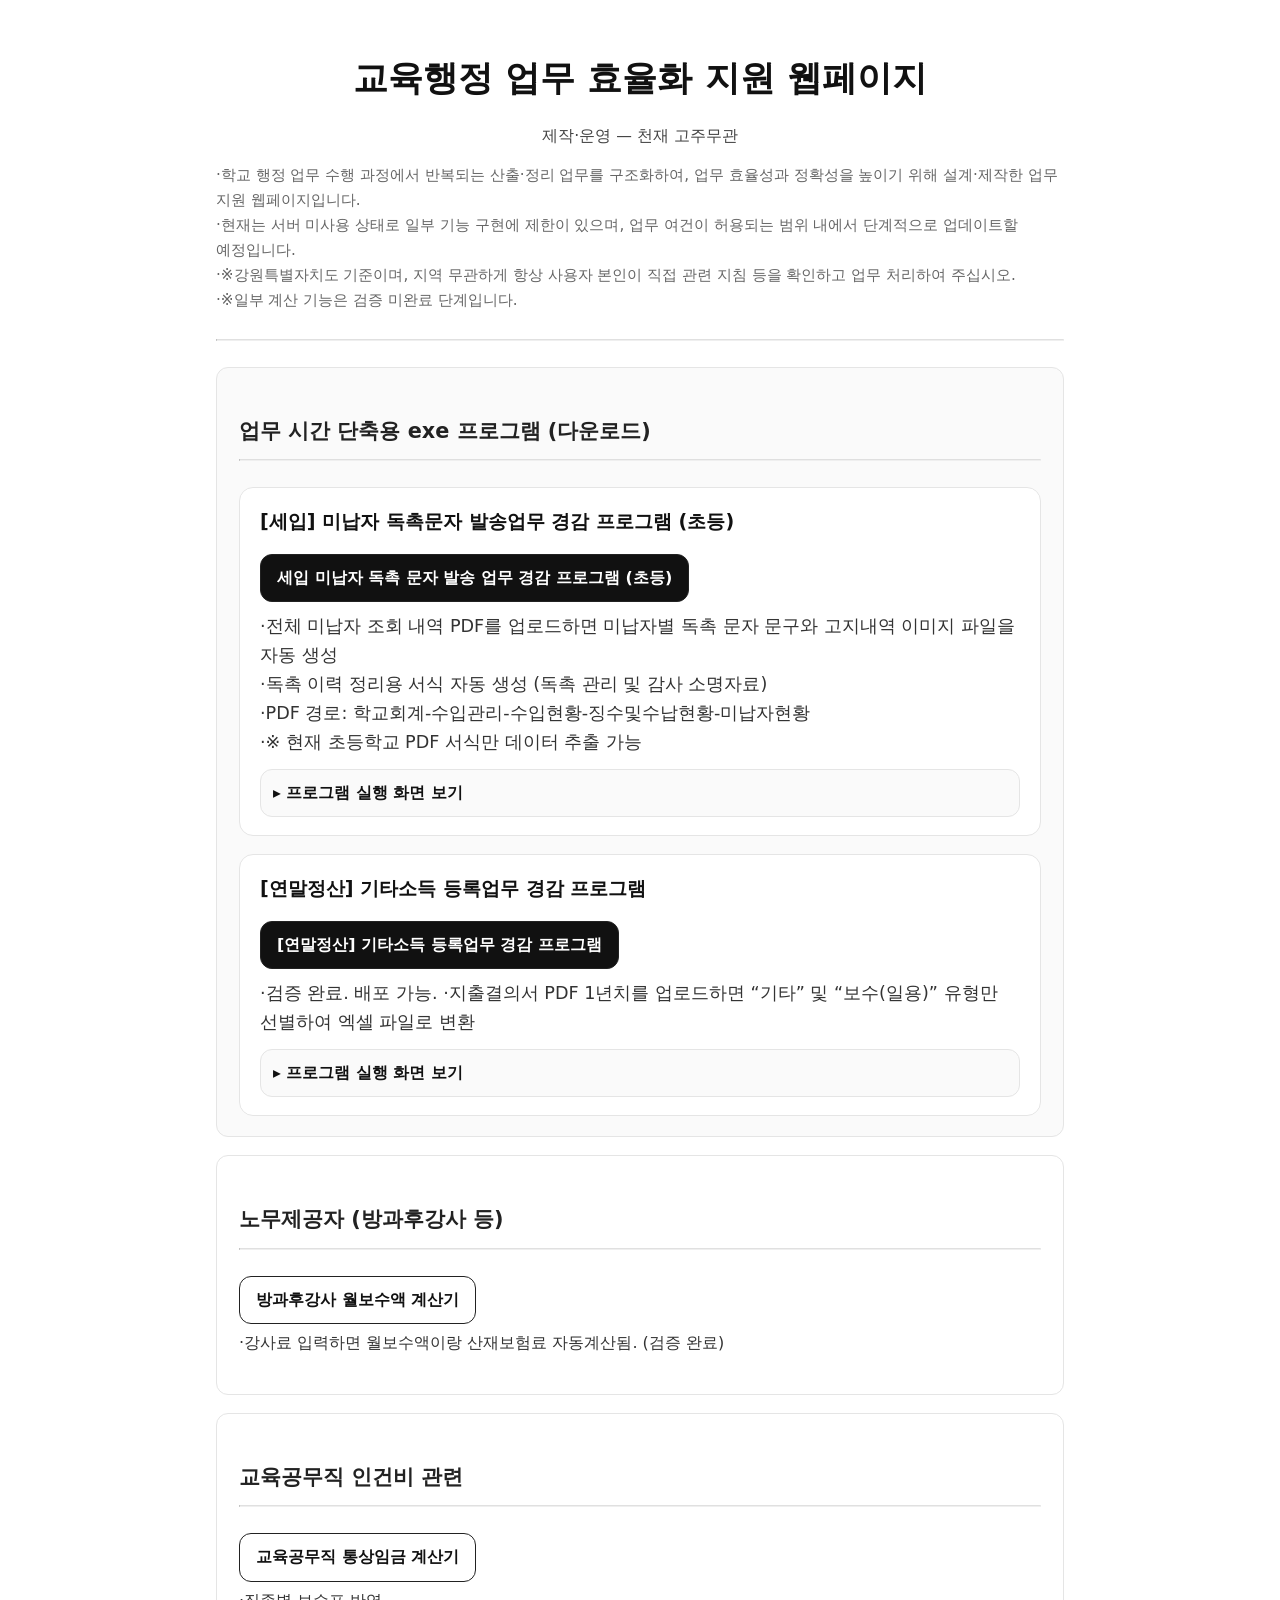
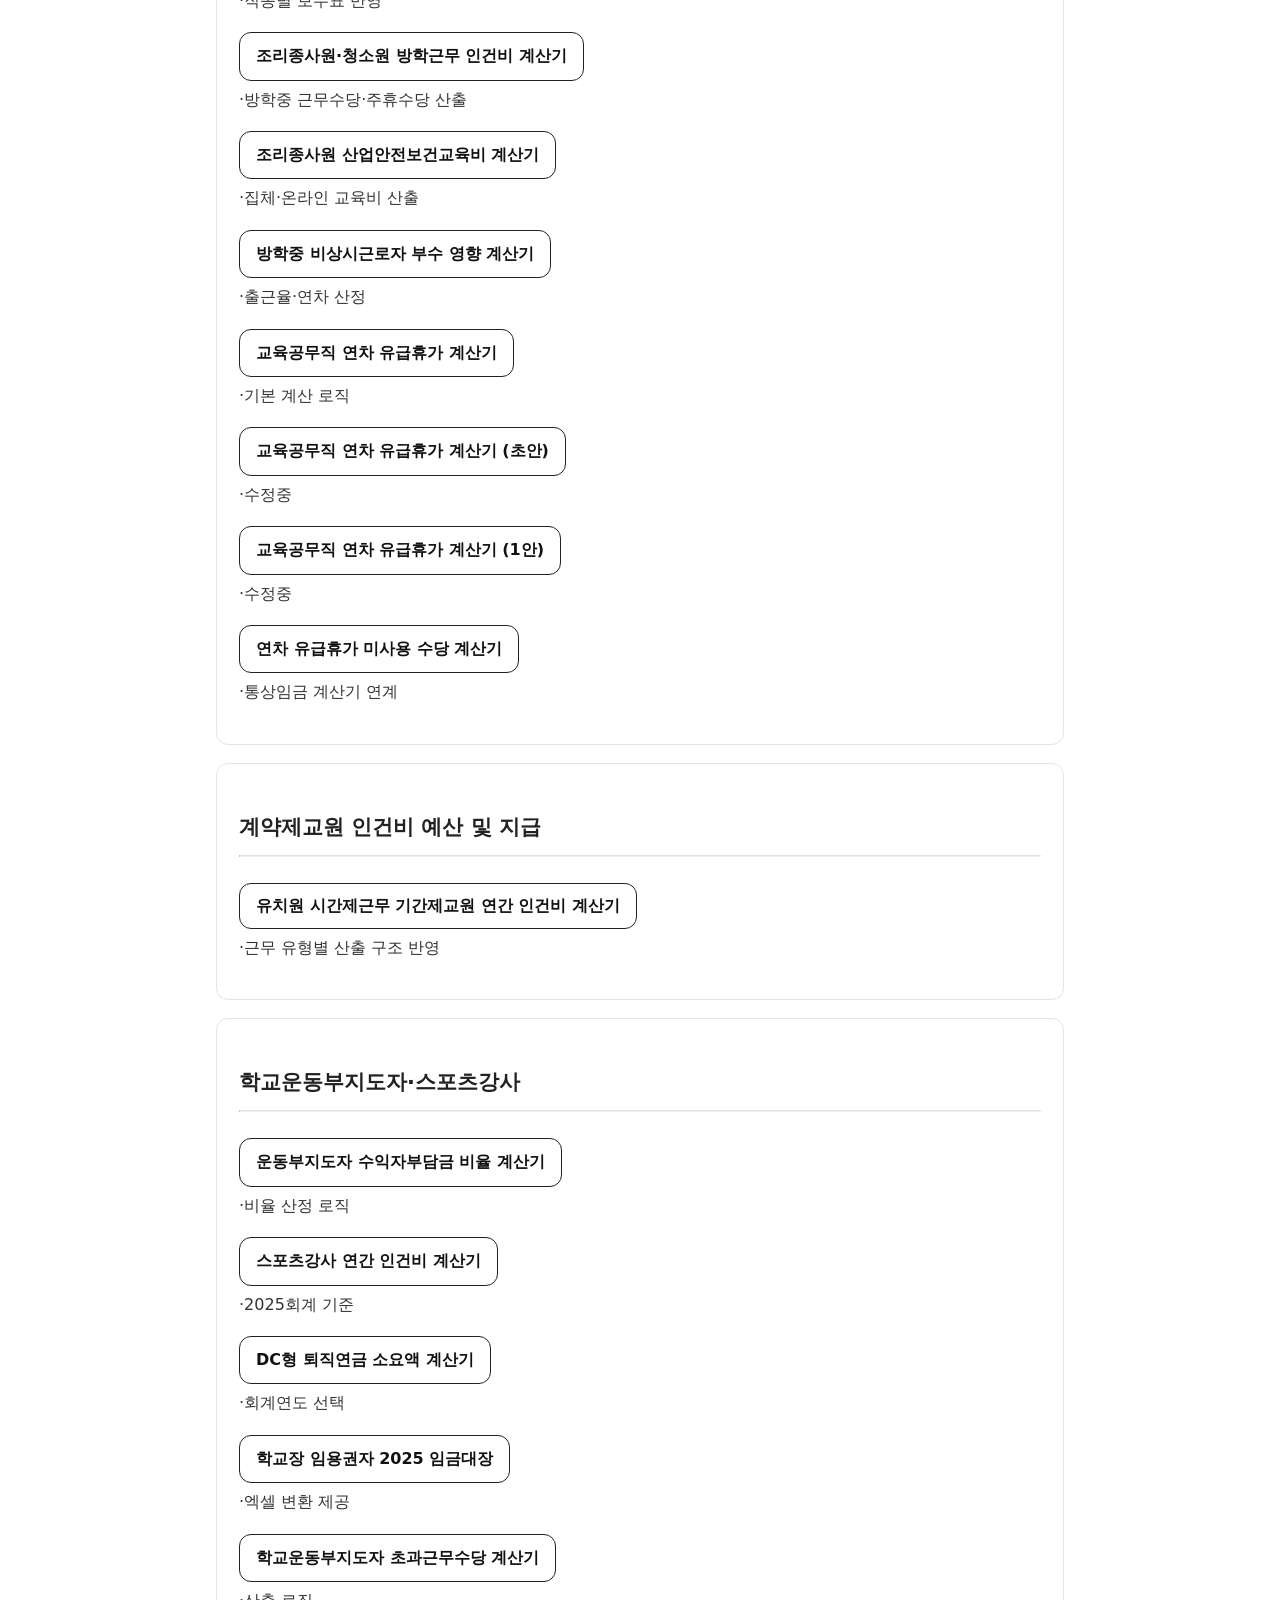
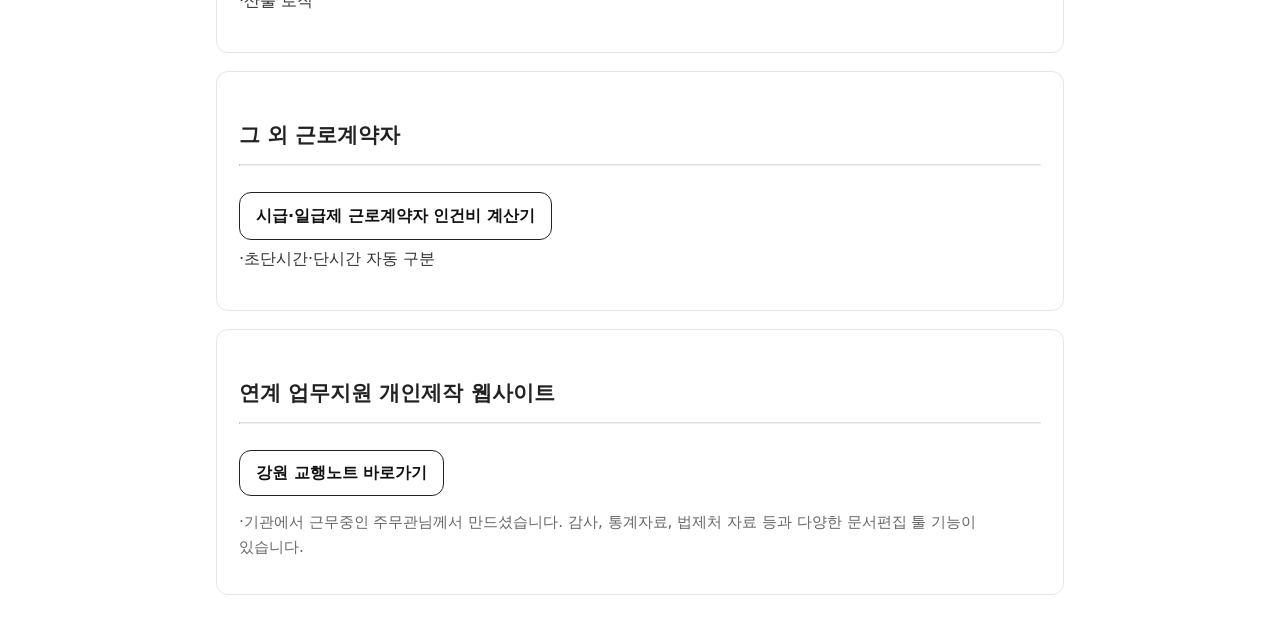
==== commit 8d22eab0: "Update index.html" ====
--- a/index.html
+++ b/index.html
@@ -14,18 +14,20 @@
 <main class="container">
 
   <h1>교육행정 업무 효율화 지원 웹페이지</h1>
-  <p class="subtitle">부제: 제작·운영 — 천재 고주무관</p>
+  <p class="subtitle">제작·운영 — 천재 고주무관</p>
 
   <p class="muted">
     ·학교 행정 업무 수행 과정에서 반복되는 산출·정리 업무를 구조화하여, 업무 효율성과 정확성을 높이기 위해 설계·제작한 업무 지원 웹페이지입니다.<br/>
     ·현재는 서버 미사용 상태로 일부 기능 구현에 제한이 있으며, 업무 여건이 허용되는 범위 내에서 단계적으로 업데이트할 예정입니다.<br/>
+    ·※강원특별자치도 기준이며, 지역 무관하게 항상 사용자 본인이 직접 관련 지침 등을 확인하고 업무 처리하여 주십시오. <br/>
+    ·※일부 계산 기능은 검증 미완료 단계입니다.
   </p>
 
   <hr/>
 
   <!-- ========================= 다운로드 섹션 ========================= -->
   <section class="section dl-section">
-    <h2 class="local-h2">업무 시간 단축용 파이썬 프로그램 다운로드</h2>
+    <h2 class="local-h2">업무 시간 단축용 exe 프로그램 (다운로드)</h2>
     <hr/>
 
     <div class="tool-grid">
@@ -33,7 +35,7 @@
       <!-- 카드 1 : 세입 미납자 독촉 -->
       <article class="tool-card">
         <header class="tool-head">
-          <h3 class="tool-title">세입 미납자 독촉 문자 발송 업무 경감 프로그램</h3>
+          <h3 class="tool-title">[세입] 미납자 독촉문자 발송업무 경감 프로그램 (초등)</h3>
         </header>
 
         <a class="btn primary tool-btn" id="downloadUnpaid" href="#" download>
@@ -43,8 +45,8 @@
         <div class="tool-body">
           <ul class="tool-list">
             ·전체 미납자 조회 내역 PDF를 업로드하면 미납자별 독촉 문자 문구와 고지내역 이미지 파일을 자동 생성<br/>
-            ·독촉 이력 정리용 서식 자동 생성<br/>
-            ·PDF 경로: 학교회계 &gt; 수입관리 &gt; 수입현황 &gt; 징수및수납현황 &gt; 미납자현황<br/>
+            ·독촉 이력 정리용 서식 자동 생성 (독촉 관리 및 감사 소명자료)<br/>
+            ·PDF 경로: 학교회계-수입관리-수입현황-징수및수납현황-미납자현황<br/>
             ·※ 현재 초등학교 PDF 서식만 데이터 추출 가능<br/>
           </ul>
 
@@ -62,15 +64,16 @@
       <!-- 카드 2 : 기타소득 -->
       <article class="tool-card">
         <header class="tool-head">
-          <h3 class="tool-title">연말정산 기타소득 등록 업무 경감 프로그램</h3>
+          <h3 class="tool-title">[연말정산] 기타소득 등록업무 경감 프로그램</h3>
         </header>
 
         <a class="btn primary tool-btn" id="downloadExpense" href="#" download>
-          연말정산 기타소득 등록 업무 경감 프로그램
+          [연말정산] 기타소득 등록업무 경감 프로그램
         </a>
 
         <div class="tool-body">
           <ul class="tool-list">
+            ·검증 완료. 배포 가능.
             ·지출결의서 PDF 1년치를 업로드하면 “기타” 및 “보수(일용)” 유형만 선별하여 엑셀 파일로 변환<br/>
           </ul>
 
@@ -87,10 +90,10 @@
 
     <script>
       const UNPAID_URL =
-        "https://github.com/comicshaey/filedownloadhaey/releases/download/pdf-to-png/unpaid_tool.exe";
+        "https://github.com/comicshaey/FILErealease/releases/download/pdf-to-png/unpaid_tool.exe";
 
       const EXPENSE_URL =
-        "https://github.com/comicshaey/filedownloadhaey/releases/download/pdf-to-excel/expense_pdf_to_excel_data_v260117.exe.exe";
+        "https://github.com/comicshaey/FILErealease/releases/download/pdf-to-excel/expense_pdf_to_excel_data_v260117.exe.exe";
 
       window.addEventListener("DOMContentLoaded", () => {
         const unpaid = document.getElementById("downloadUnpaid");
@@ -101,143 +104,142 @@
     </script>
   </section>
 
-  <!-- ========================= 자매 사이트 ========================= -->
-  <section class="section">
-    <h2 class="local-h2">연계 업무 지원 페이지</h2>
-    <hr/>
-
-    <p class="muted">
-      ·교육행정 업무 효율화를 목표로 운영 중인 외부 업무 지원 웹페이지입니다.<br/>
-      ·본 페이지와 유사한 문제의식을 바탕으로, 상호 보완적인 계산·정리 도구를 제공합니다.
-    </p>
-
+
+<!-- ========================= 본문 계산기 섹션 ========================= -->
+
+<!-- [추가] 노무제공자 섹션 (교육공무직 섹션 위에 배치) -->
+<section class="section">
+  <h2 class="local-h2">노무제공자 (방과후강사 등)</h2>
+  <hr/>
+
+  <div>
+    <a class="btn" href="/pay-afterschool-teacher/">방과후강사 월보수액 계산기</a>
+    <div class="btn-desc">
+      ·강사료 입력하면 월보수액이랑 산재보험료 자동계산됨. (검증 완료)
+    </div>
+  </div>
+</section>
+
+
+
+  <section class="section">
+    <h2 class="local-h2">교육공무직 인건비 관련</h2>
+    <hr/>
+
+    <div>
+      <a class="btn" href="/ordinary-wage/">교육공무직 통상임금 계산기</a>
+      <div class="btn-desc">·직종별 보수표 반영</div>
+    </div>
+
+    <div>
+      <a class="btn" href="/vacation-weekly-holiday-wage/">조리종사원·청소원 방학근무 인건비 계산기</a>
+      <div class="btn-desc">·방학중 근무수당·주휴수당 산출</div>
+    </div>
+
+    <div>
+      <a class="btn" href="/cook-industrial-safety-education-pay/">조리종사원 산업안전보건교육비 계산기</a>
+      <div class="btn-desc">·집체·온라인 교육비 산출</div>
+    </div>
+
+    <div>
+      <a class="btn" href="/effect-of-working-during-vacation/">방학중 비상시근로자 부수 영향 계산기</a>
+      <div class="btn-desc">·출근율·연차 산정</div>
+    </div>
+
+    <div>
+      <a class="btn" href="/annual-leave/">교육공무직 연차 유급휴가 계산기</a>
+      <div class="btn-desc">·기본 계산 로직</div>
+    </div>
+
+    <div>
+      <a class="btn" href="/annual-leave-2026-v1/">교육공무직 연차 유급휴가 계산기 (초안)</a>
+      <div class="btn-desc">·수정중</div>
+    </div>
+    
+    <div>
+      <a class="btn" href="/annual-leave-2026-v1-02/">교육공무직 연차 유급휴가 계산기 (1안)</a>
+      <div class="btn-desc">·수정중</div>
+    </div>
+
+
+    <div>
+      <a class="btn" href="/annual-leave-pay/">연차 유급휴가 미사용 수당 계산기</a>
+      <div class="btn-desc">·통상임금 계산기 연계</div>
+    </div>
+  </section>
+
+  <section class="section">
+    <h2 class="local-h2">계약제교원 인건비 예산 및 지급</h2>
+    <hr/>
+    <a class="btn" href="/preschool-parttime-contract-teacher/">
+      유치원 시간제근무 기간제교원 연간 인건비 계산기
+    </a>
+    <div class="btn-desc">·근무 유형별 산출 구조 반영</div>
+  </section>
+
+  <section class="section">
+    <h2 class="local-h2">학교운동부지도자·스포츠강사</h2>
+    <hr/>
+
+    <div>
+      <a class="btn" href="/user-fee-ratio/">운동부지도자 수익자부담금 비율 계산기</a>
+      <div class="btn-desc">·비율 산정 로직</div>
+    </div>
+
+    <div>
+      <a class="btn" href="/sports-contract-teacher-budget-calculator/">스포츠강사 연간 인건비 계산기</a>
+      <div class="btn-desc">·2025회계 기준</div>
+    </div>
+
+    <div>
+      <a class="btn" href="/dc-retirement/">DC형 퇴직연금 소요액 계산기</a>
+      <div class="btn-desc">·회계연도 선택</div>
+    </div>
+
+    <div>
+      <a class="btn" href="/wage-ledger-2025/">학교장 임용권자 2025 임금대장</a>
+      <div class="btn-desc">·엑셀 변환 제공</div>
+    </div>
+
+    <div>
+      <a class="btn" href="/coach-ot/">학교운동부지도자 초과근무수당 계산기</a>
+      <div class="btn-desc">·산출 로직</div>
+    </div>
+  </section>
+
+  <section class="section">
+    <h2 class="local-h2">그 외 근로계약자</h2>
+    <hr/>
+    <div>
+      <a class="btn" href="/parttime-wage-calculator/">시급·일급제 근로계약자 인건비 계산기</a>
+      <div class="btn-desc">·초단시간·단시간 자동 구분</div>
+    </div>
+  </section>
+
+
+    <!-- ========================= 도원결의 사이트 ========================= -->
+  <section class="section">
+    <h2 class="local-h2">연계 업무지원 개인제작 웹사이트</h2>
+    <hr/>
     <a
       class="btn"
       href="https://gyohaeng.pages.dev"
       target="_blank"
       rel="noopener noreferrer"
     >
-      교행 페이지(gyohaeng.pages.dev) 바로가기
+      강원 교행노트 바로가기
     </a>
-
-    <div class="btn-desc">
-      ·본 페이지와 자매결연 형태로 상호 링크 운영 중
-    </div>
-  </section>
-
-  <!-- ========================= 본문 계산기 섹션 ========================= -->
-
-
-<!-- ========================= 본문 계산기 섹션 ========================= -->
-
-<!-- [추가] 노무제공자 섹션 (교육공무직 섹션 위에 배치) -->
-<section class="section">
-  <h2 class="local-h2">노무제공자</h2>
-  <hr/>
-
-  <div>
-    <a class="btn" href="/after-school-monthly-wage/">방과후강사 월보수액 계산기</a>
-    <div class="btn-desc">
-      ·품의서 pdf업로드하면 방과후강사 월보수액이랑 산재보험료 자동으로 산출해줌<br/>
-      ·화면에서 결과 보기 및 엑셀 파일로 저장도 가능
-    </div>
-  </div>
-</section>
-
-
-
-  <section class="section">
-    <h2 class="local-h2">교육공무직 인건비 관련</h2>
-    <hr/>
-
-    <div>
-      <a class="btn" href="/ordinary-wage/">교육공무직 통상임금 계산기</a>
-      <div class="btn-desc">·직종별 보수표 반영</div>
-    </div>
-
-    <div>
-      <a class="btn" href="/vacation-weekly-holiday-wage/">조리종사원·청소원 방학근무 인건비 계산기</a>
-      <div class="btn-desc">·방학중 근무수당·주휴수당 산출</div>
-    </div>
-
-    <div>
-      <a class="btn" href="/cook-industrial-safety-education-pay/">조리종사원 산업안전보건교육비 계산기</a>
-      <div class="btn-desc">·집체·온라인 교육비 산출</div>
-    </div>
-
-    <div>
-      <a class="btn" href="/effect-of-working-during-vacation/">방학중 비상시근로자 부수 영향 계산기</a>
-      <div class="btn-desc">·출근율·연차 산정</div>
-    </div>
-
-    <div>
-      <a class="btn" href="/annual-leave/">교육공무직 연차 유급휴가 계산기</a>
-      <div class="btn-desc">·기본 계산 로직</div>
-    </div>
-
-    <div>
-      <a class="btn" href="/annual-leave-pay/">연차 유급휴가 미사용 수당 계산기</a>
-      <div class="btn-desc">·통상임금 계산기 연계</div>
-    </div>
-  </section>
-
-  <section class="section">
-    <h2 class="local-h2">계약제교원 인건비 예산 및 지급</h2>
-    <hr/>
-    <a class="btn" href="/preschool-parttime-contract-teacher/">
-      유치원 시간제근무 기간제교원 연간 인건비 계산기
-    </a>
-    <div class="btn-desc">·근무 유형별 산출 구조 반영</div>
-  </section>
-
-  <section class="section">
-    <h2 class="local-h2">학교운동부지도자·스포츠강사</h2>
-    <hr/>
-
-    <div>
-      <a class="btn" href="/user-fee-ratio/">운동부지도자 수익자부담금 비율 계산기</a>
-      <div class="btn-desc">·비율 산정 로직</div>
-    </div>
-
-    <div>
-      <a class="btn" href="/sports-contract-teacher-budget-calculator/">스포츠강사 연간 인건비 계산기</a>
-      <div class="btn-desc">·2025회계 기준</div>
-    </div>
-
-    <div>
-      <a class="btn" href="/dc-retirement/">DC형 퇴직연금 소요액 계산기</a>
-      <div class="btn-desc">·회계연도 선택</div>
-    </div>
-
-    <div>
-      <a class="btn" href="/wage-ledger-2025/">학교장 임용권자 2025 임금대장</a>
-      <div class="btn-desc">·엑셀 변환 제공</div>
-    </div>
-
-    <div>
-      <a class="btn" href="/coach-ot/">학교운동부지도자 초과근무수당 계산기</a>
-      <div class="btn-desc">·산출 로직</div>
-    </div>
-  </section>
-
-  <section class="section">
-    <h2 class="local-h2">그 외 근로계약자</h2>
-    <hr/>
-    <div>
-      <a class="btn" href="/parttime-wage-calculator/">시급·일급제 근로계약자 인건비 계산기</a>
-      <div class="btn-desc">·초단시간·단시간 자동 구분</div>
-    </div>
-  </section>
+    <p class="muted">
+      ·기관에서 근무중인 주무관님께서 만드셨습니다. 감사, 통계자료, 법제처 자료 등과 다양한 문서편집 툴 기능이 있습니다.
+    </p>
+  </section>
+  
 
 </main>
 
-<footer class="site-footer">
-  <div class="shell" style="text-align:center;">
-    제작·운영: 킹갓엠페러슈퍼초천재 고주무관 · Contact: edusproutcomics@naver.com · 개인 제작·운영 페이지
-  </div>
-</footer>
-
 <script src="/static/disable-copy.js"></script>
+  <script src="/static/footer.js"></script>
 <script src="/static/global-loader.js?v=1"></script>
+
 </body>
 </html>
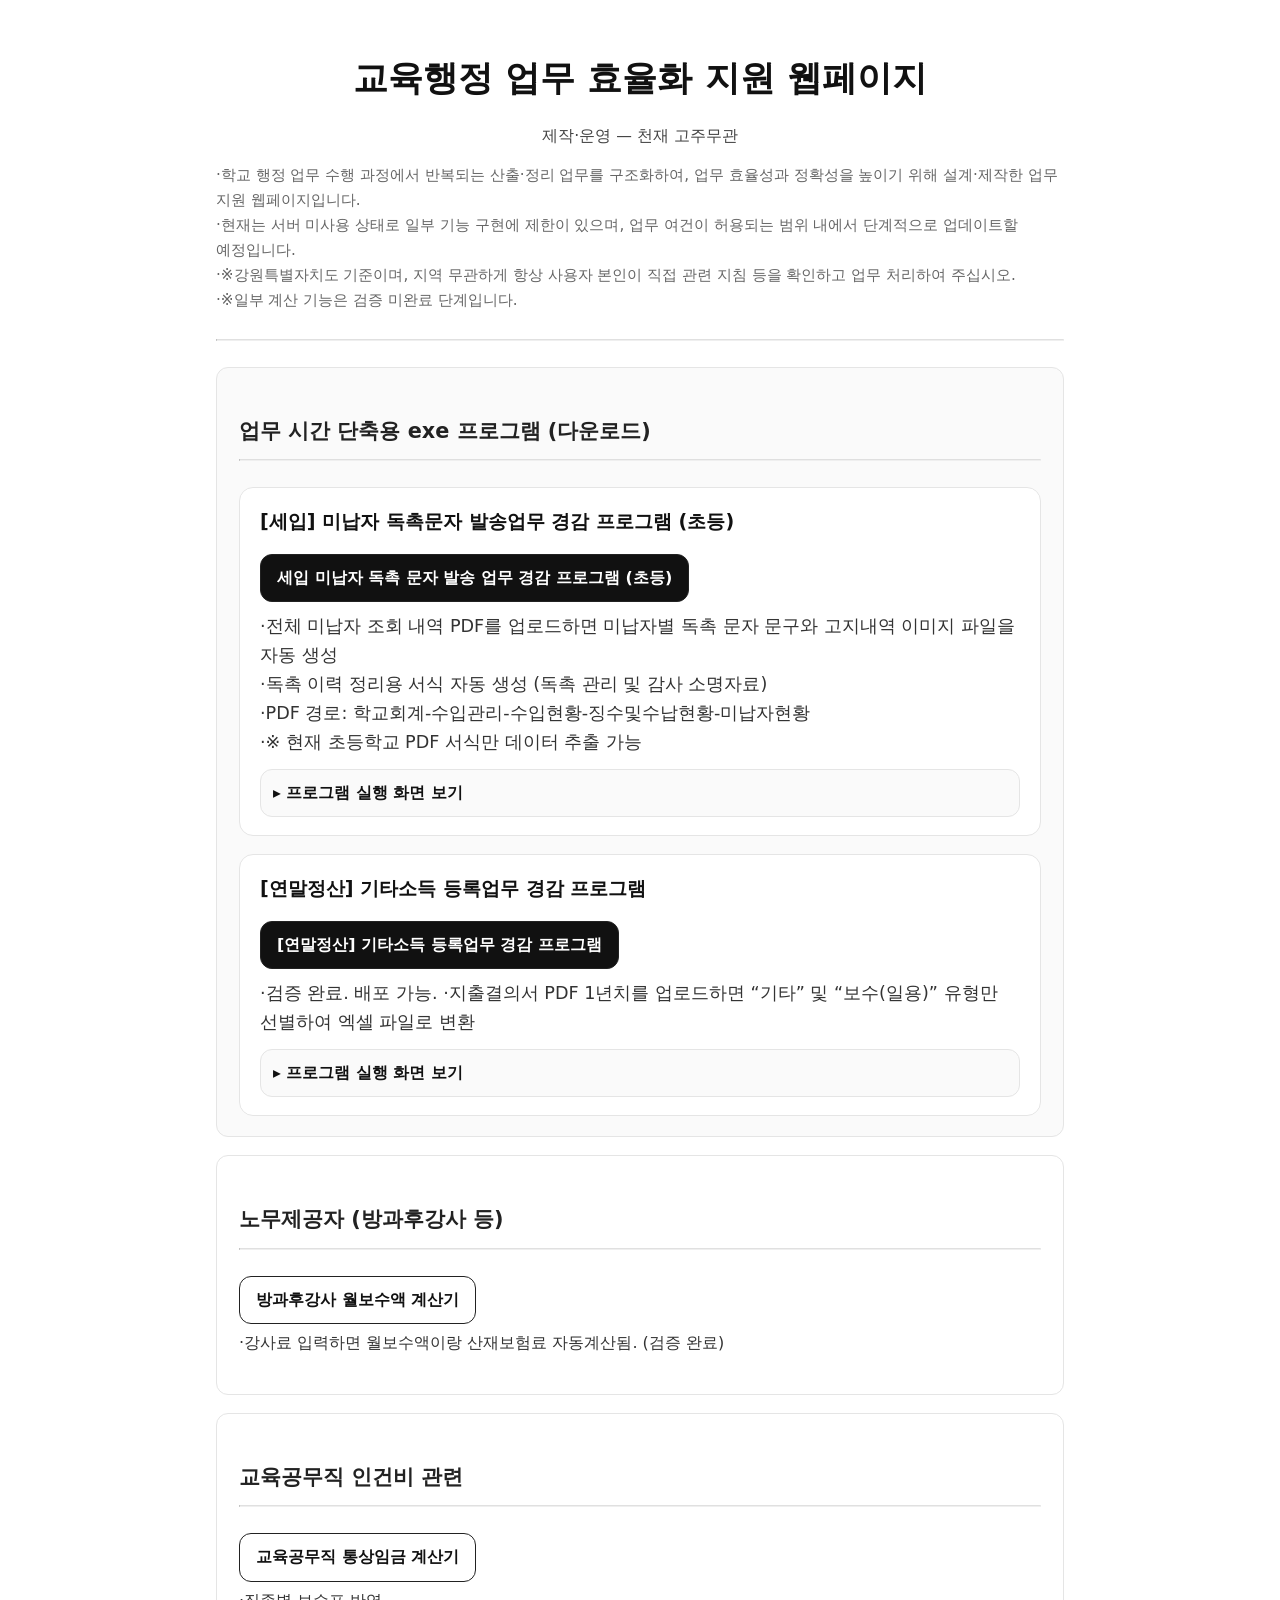
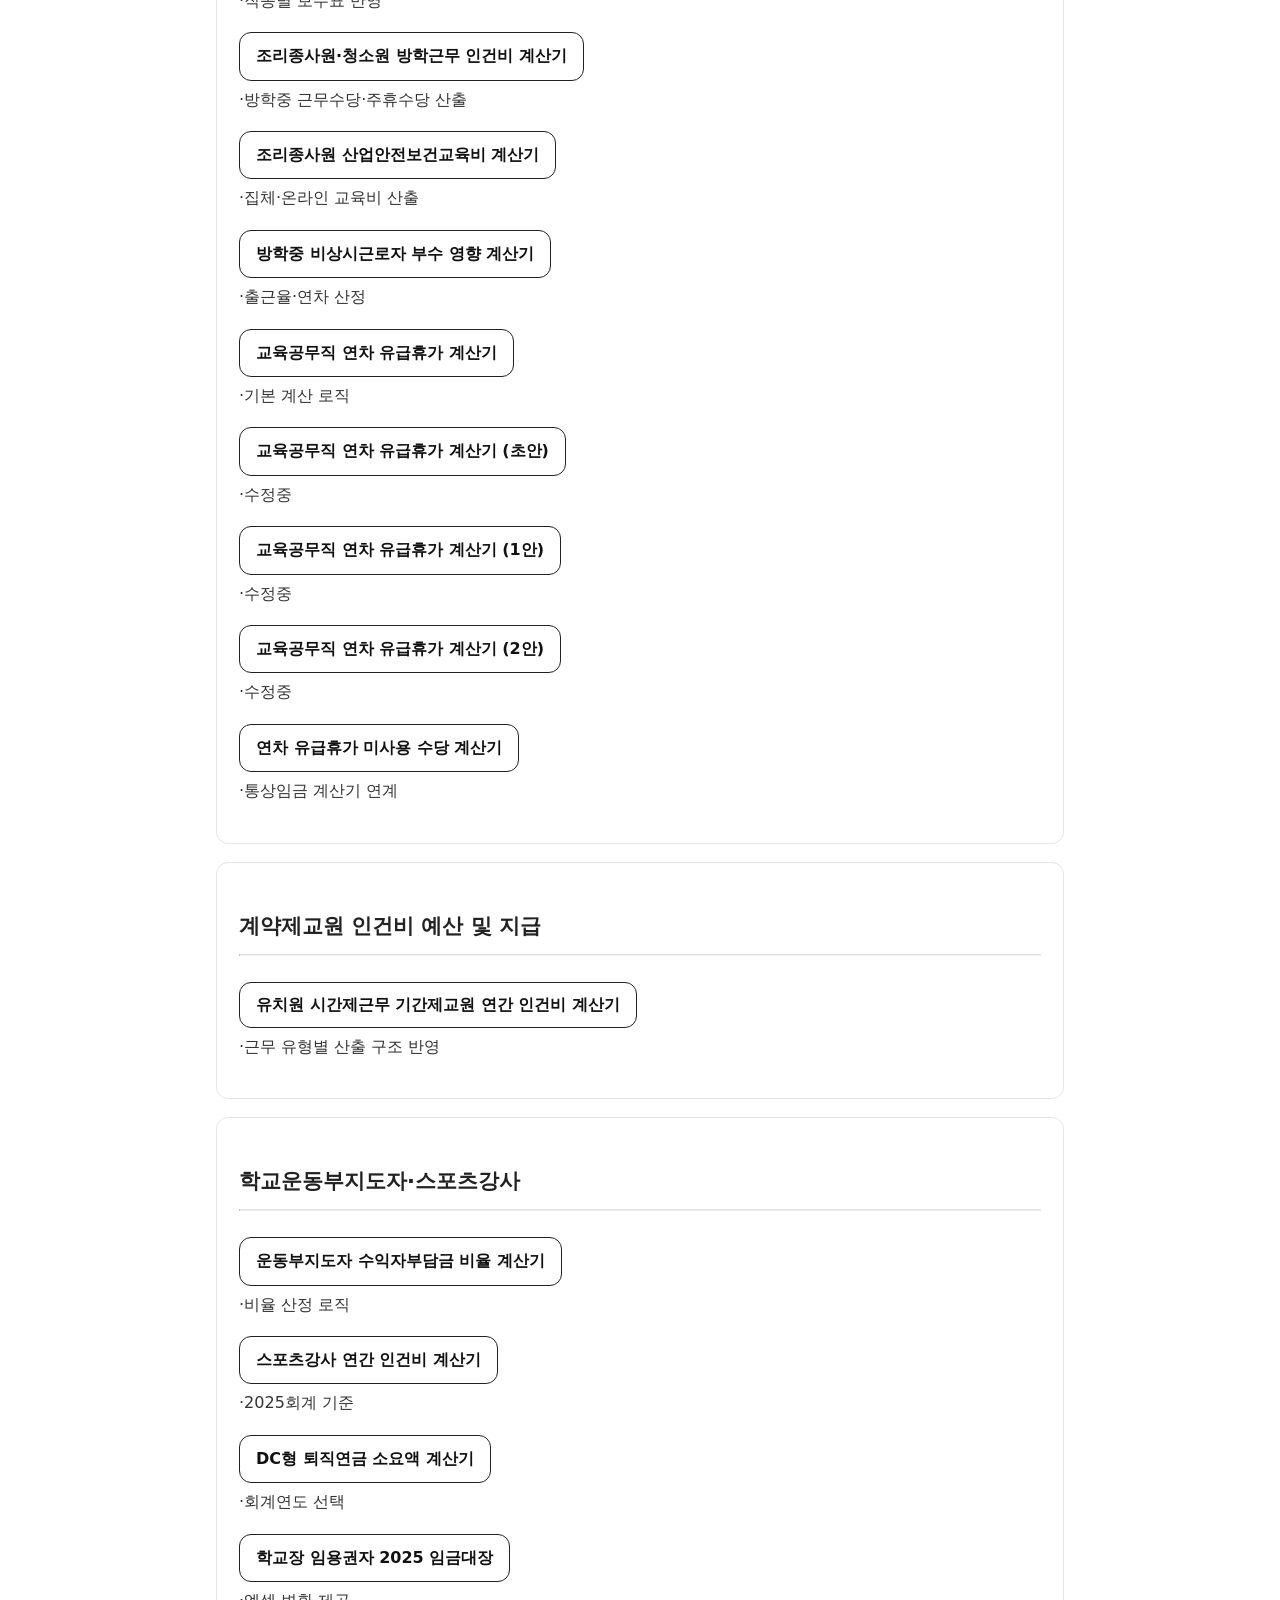
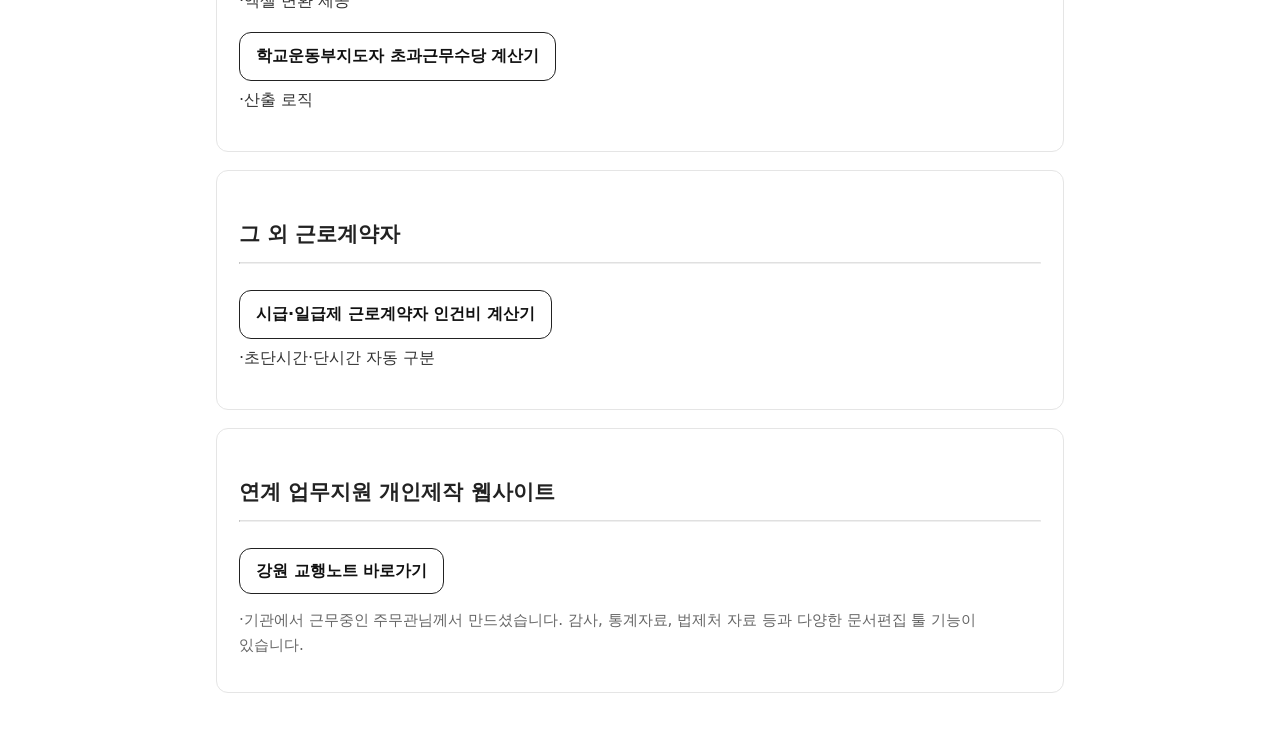
==== commit c637b367: "Update index.html" ====
--- a/index.html
+++ b/index.html
@@ -161,6 +161,10 @@
       <div class="btn-desc">·수정중</div>
     </div>
 
+    <div>
+      <a class="btn" href="/annual-leave-2026-v2/">교육공무직 연차 유급휴가 계산기 (2안)</a>
+      <div class="btn-desc">·수정중</div>
+    </div>    
 
     <div>
       <a class="btn" href="/annual-leave-pay/">연차 유급휴가 미사용 수당 계산기</a>
